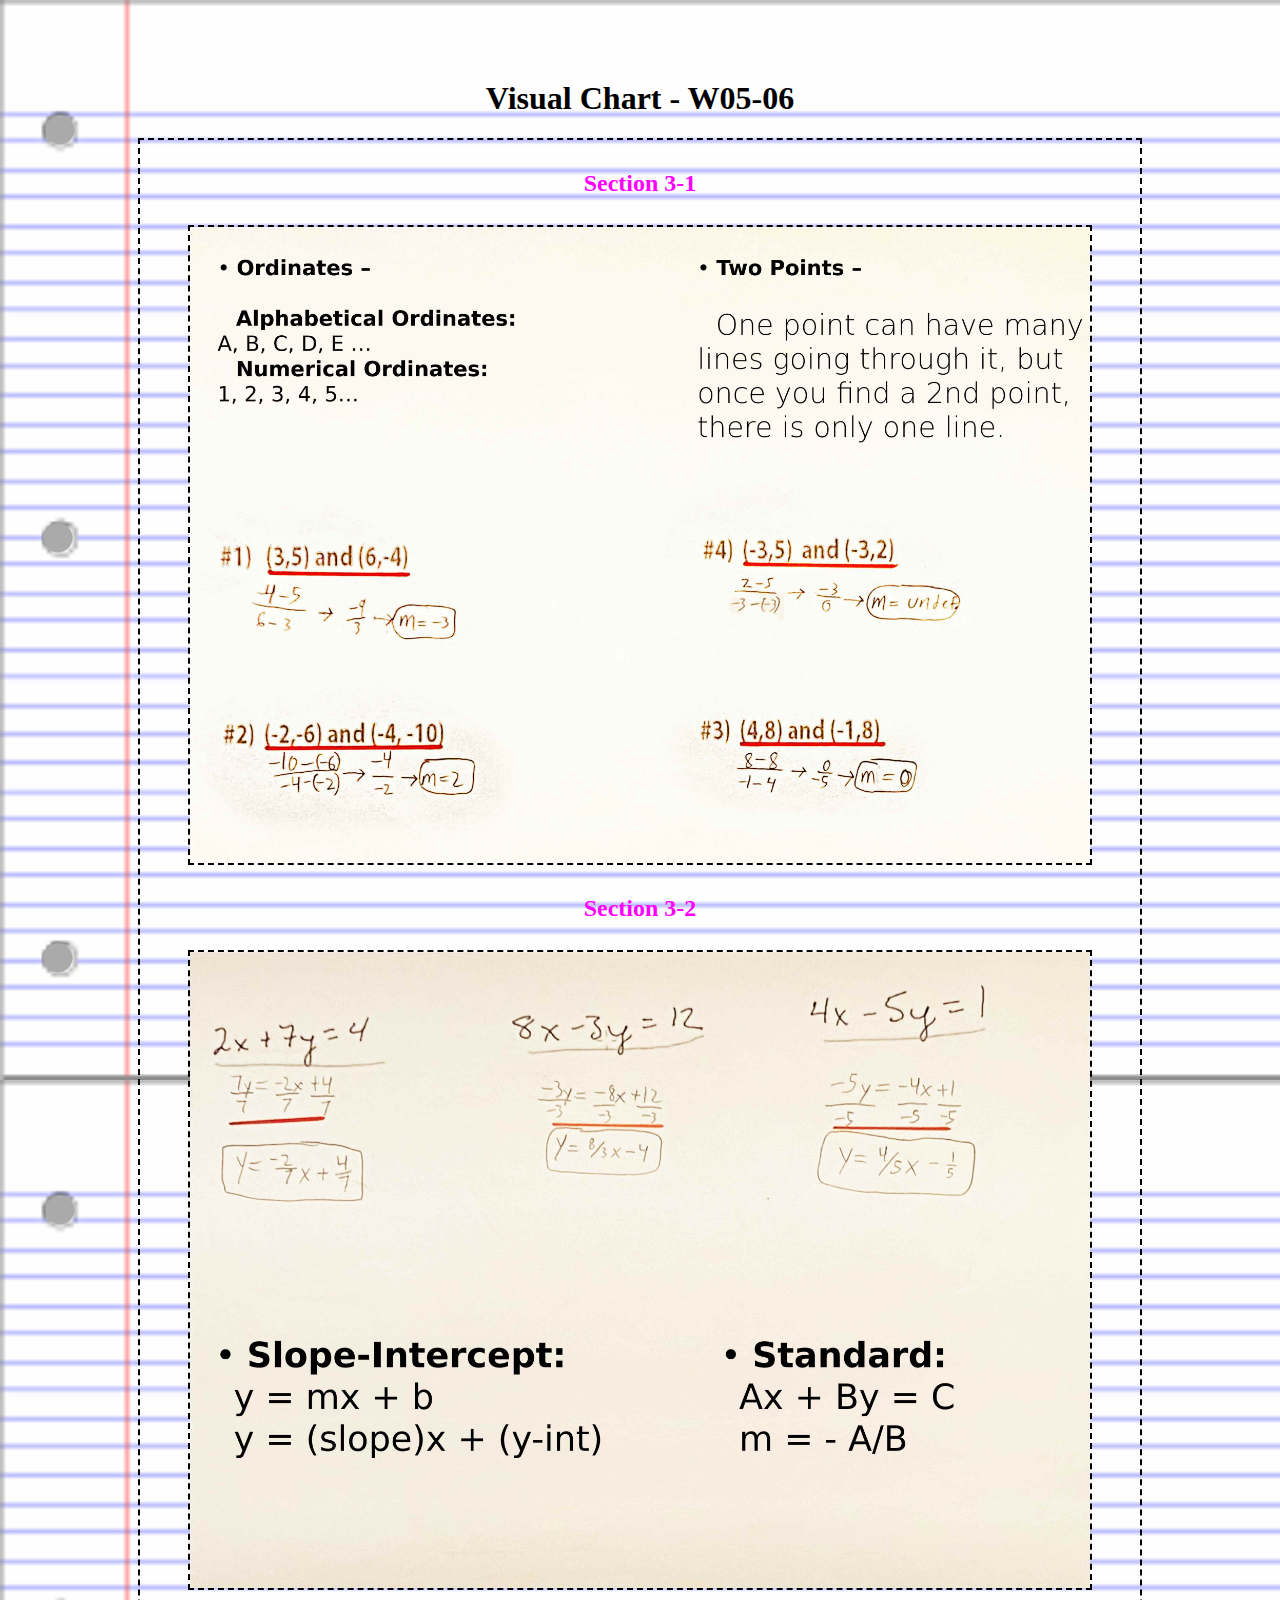
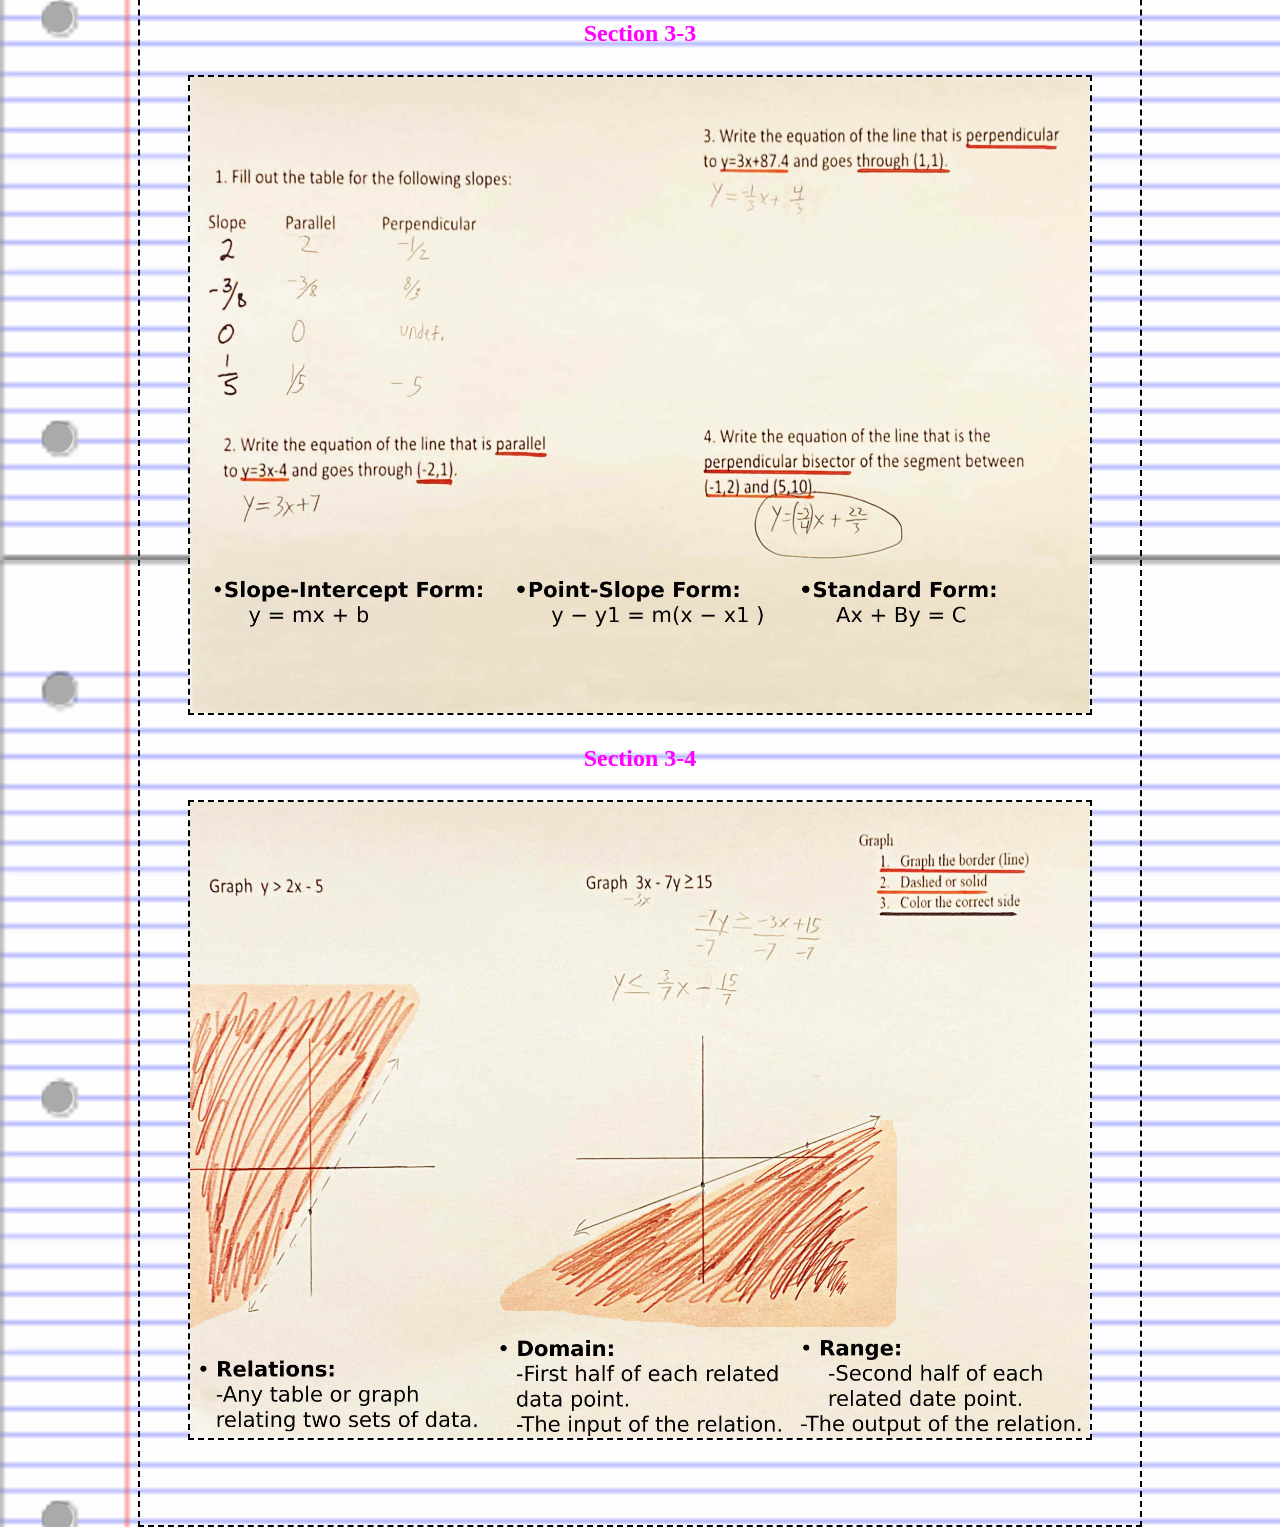
==== chaps/chap-4.html @ 5ae16014 "chapter 4" ====
<!DOCTYPE html>
<html lang="en">
<head>
    <meta charset="UTF-8">
    <meta http-equiv="X-UA-Compatible" content="IE=edge">
    <meta name="viewport" content="width=device-width, initial-scale=1.0">
    <title>George</title>
    <link rel="stylesheet" href="https://davidg-123.github.io/visual-chart/style.css">
</head>
<body id="body">
    <h1 style='padding-top: 30px;'>Visual Chart - W05-06</h1>
    <main style='border: 2px dashed black;' id="manual">
        
        <div style="display: block; width: auto;">
            <div>
                <br>
                <h2 style="margin: 0 0; color: #ff00ff;">Section 3-1</h2>
                <br>
                <img style="width: 900px; display: block; margin: 0 auto; border: 2px dashed black;" src="https://davidg-123.github.io/visual-chart/imgs/A3-1.jpg">
            </div>
        </div>
        
        <div style="display: block; width: auto;">
            <div>
                <br>
                <h2 style="margin: 0 0; color: #ff00ff;">Section 3-2</h2>
                <br>
                <img style="width: 900px; display: block; margin: 0 auto; border: 2px dashed black;" src="https://davidg-123.github.io/visual-chart/imgs/A3-2.jpg">
            </div>
        </div>

        <div style="display: block; width: auto;">
            <div>
                <br>
                <h2 style="margin: 0 0; color: #ff00ff;">Section 3-3</h2>
                <br>
                <img style="width: 900px; display: block; margin: 0 auto; border: 2px dashed black;" src="https://davidg-123.github.io/visual-chart/imgs/A3-3.jpg">
            </div>
        </div>

        <div style="display: block; width: auto;">
            <div>
                <br>
                <h2 style="margin: 0 0; color: #ff00ff;">Section 3-4</h2>
                <br>
                <img style="width: 900px; display: block; margin: 0 auto; border: 2px dashed black;" src="https://davidg-123.github.io/visual-chart/imgs/A3-4.jpg">
            </div>
        </div>
        <br><br><br>
    </main>
</body>
</html>
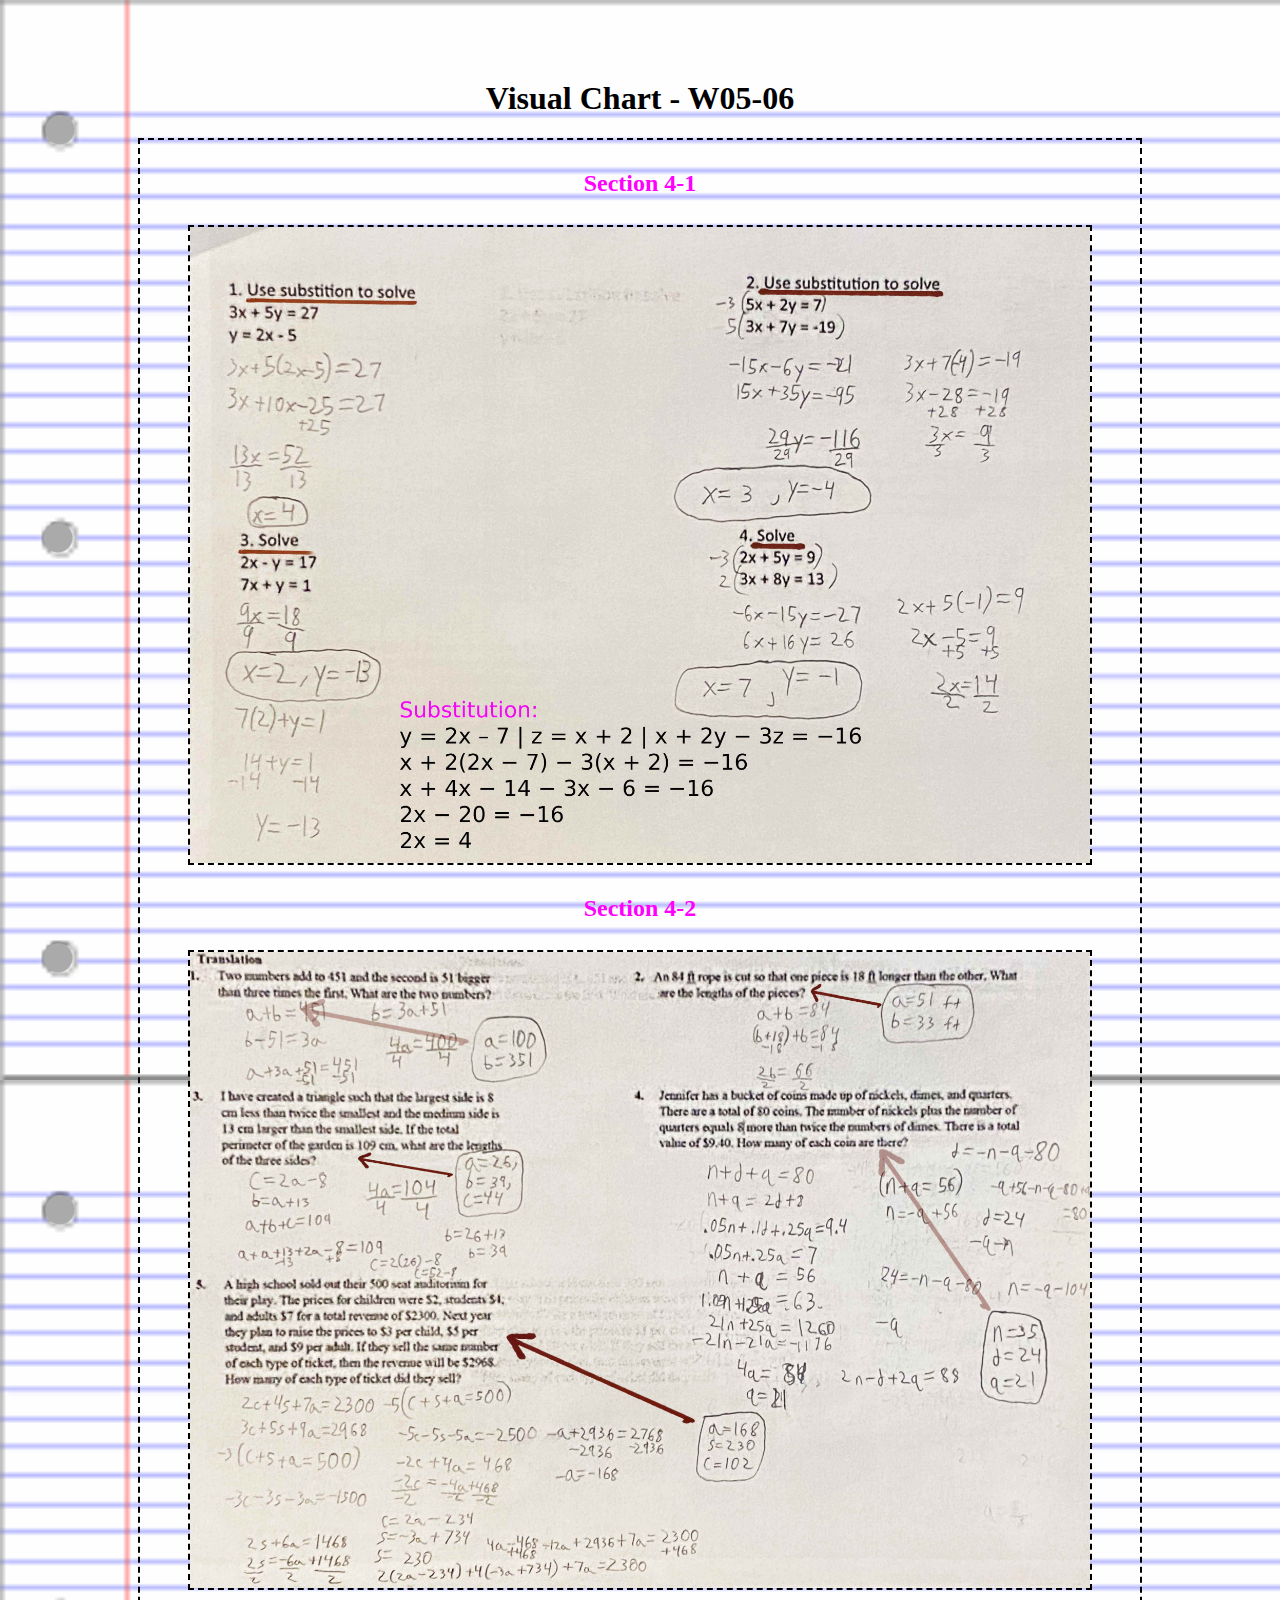
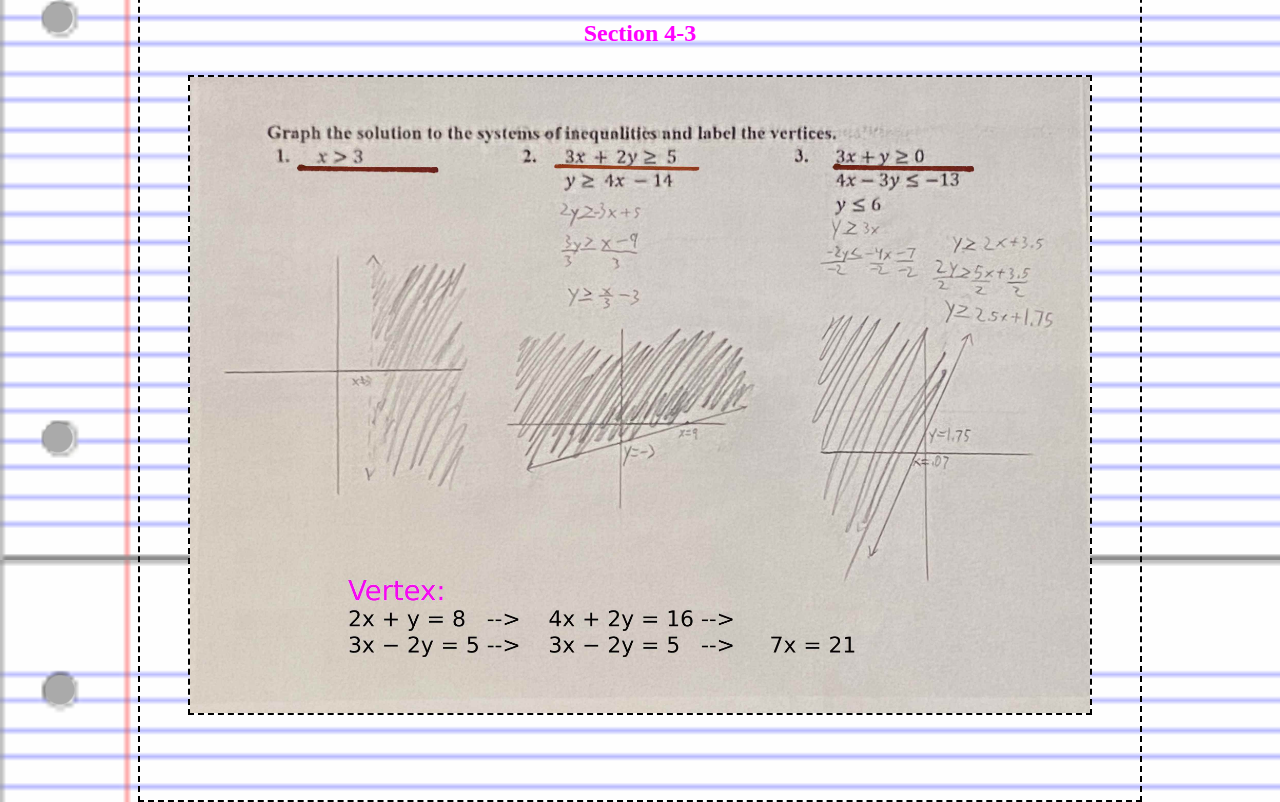
==== commit 31a69151: "chap 4 page" ====
--- a/chaps/chap-4.html
+++ b/chaps/chap-4.html
@@ -14,36 +14,27 @@
         <div style="display: block; width: auto;">
             <div>
                 <br>
-                <h2 style="margin: 0 0; color: #ff00ff;">Section 3-1</h2>
+                <h2 style="margin: 0 0; color: #ff00ff;">Section 4-1</h2>
                 <br>
-                <img style="width: 900px; display: block; margin: 0 auto; border: 2px dashed black;" src="https://davidg-123.github.io/visual-chart/imgs/A3-1.jpg">
+                <img style="width: 900px; display: block; margin: 0 auto; border: 2px dashed black;" src="https://davidg-123.github.io/visual-chart/imgs/A4-1.jpg">
             </div>
         </div>
         
         <div style="display: block; width: auto;">
             <div>
                 <br>
-                <h2 style="margin: 0 0; color: #ff00ff;">Section 3-2</h2>
+                <h2 style="margin: 0 0; color: #ff00ff;">Section 4-2</h2>
                 <br>
-                <img style="width: 900px; display: block; margin: 0 auto; border: 2px dashed black;" src="https://davidg-123.github.io/visual-chart/imgs/A3-2.jpg">
+                <img style="width: 900px; display: block; margin: 0 auto; border: 2px dashed black;" src="https://davidg-123.github.io/visual-chart/imgs/A4-2.jpg">
             </div>
         </div>
 
         <div style="display: block; width: auto;">
             <div>
                 <br>
-                <h2 style="margin: 0 0; color: #ff00ff;">Section 3-3</h2>
+                <h2 style="margin: 0 0; color: #ff00ff;">Section 4-3</h2>
                 <br>
-                <img style="width: 900px; display: block; margin: 0 auto; border: 2px dashed black;" src="https://davidg-123.github.io/visual-chart/imgs/A3-3.jpg">
-            </div>
-        </div>
-
-        <div style="display: block; width: auto;">
-            <div>
-                <br>
-                <h2 style="margin: 0 0; color: #ff00ff;">Section 3-4</h2>
-                <br>
-                <img style="width: 900px; display: block; margin: 0 auto; border: 2px dashed black;" src="https://davidg-123.github.io/visual-chart/imgs/A3-4.jpg">
+                <img style="width: 900px; display: block; margin: 0 auto; border: 2px dashed black;" src="https://davidg-123.github.io/visual-chart/imgs/A4-3.jpg">
             </div>
         </div>
         <br><br><br>
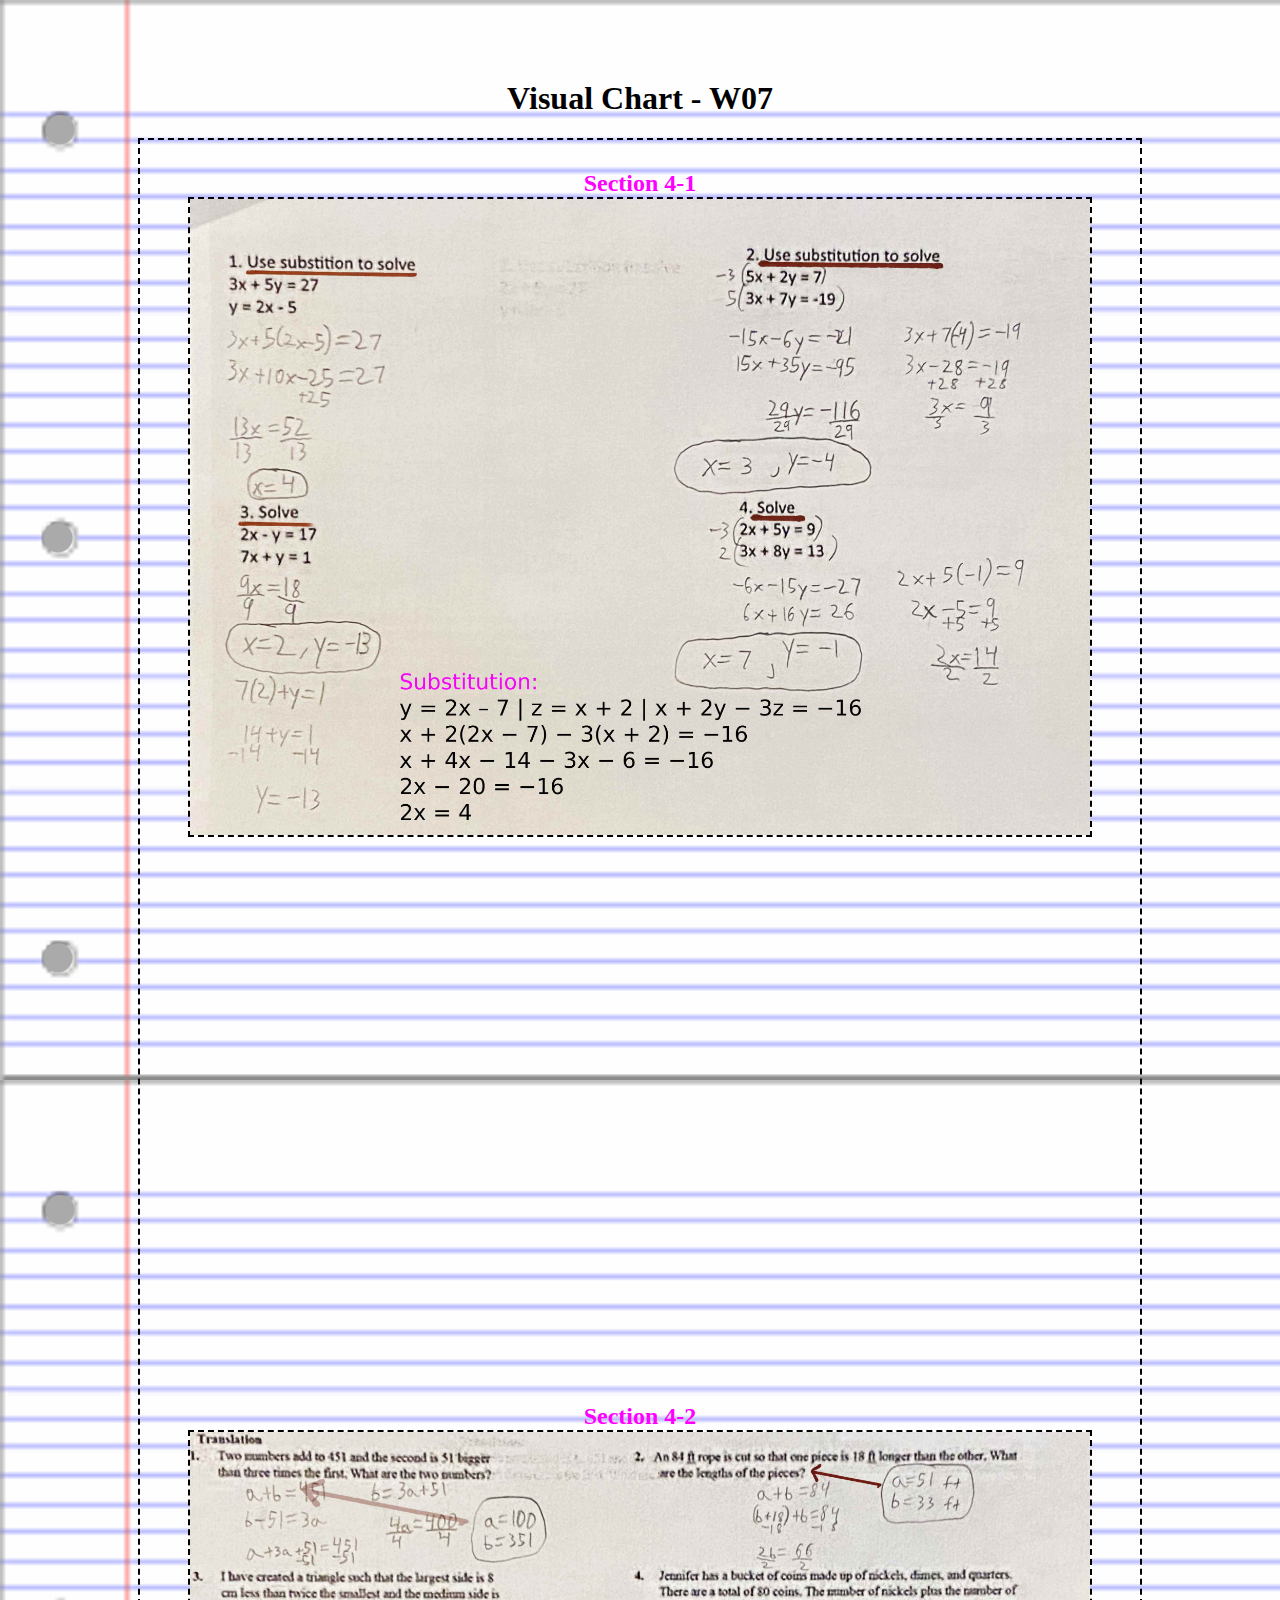
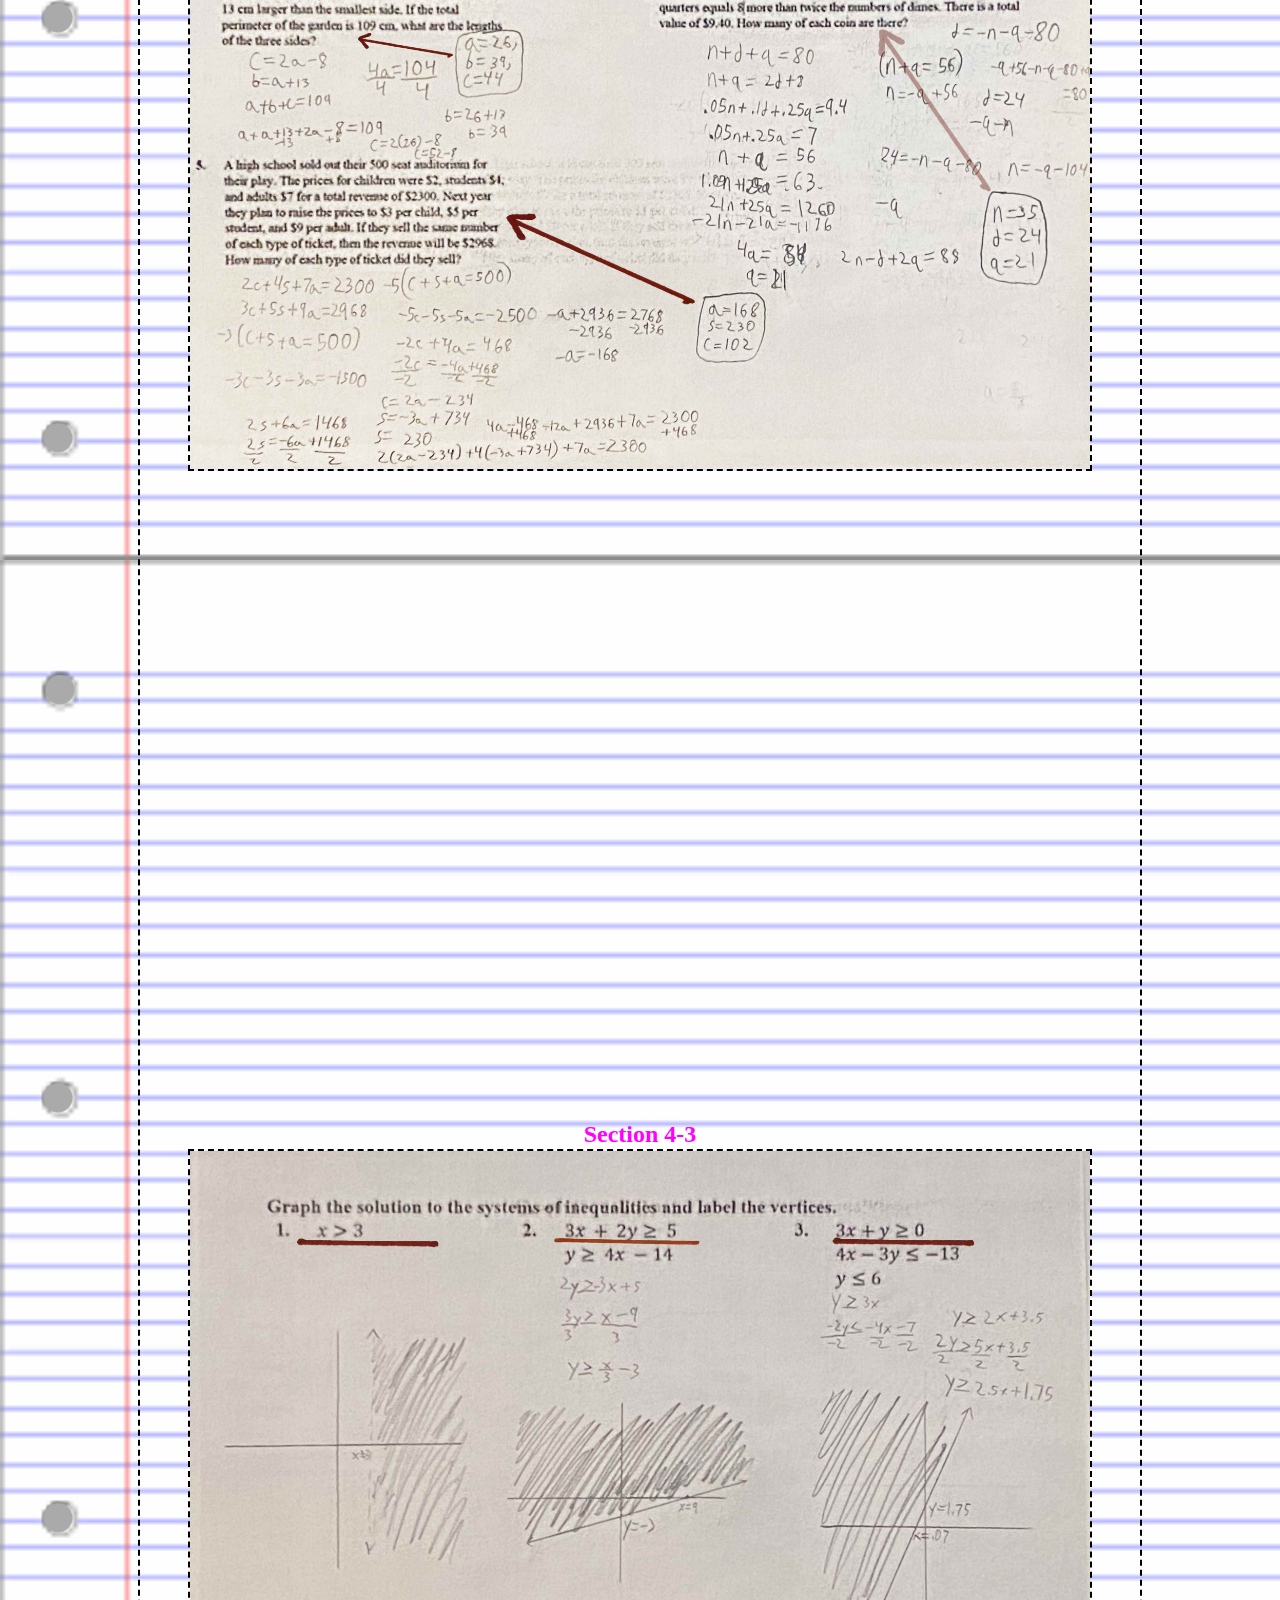
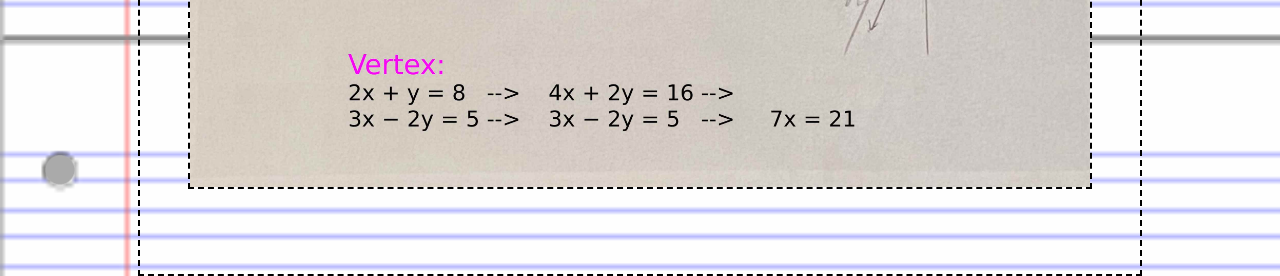
==== commit c97d0c19: "finished chapter 4" ====
--- a/chaps/chap-4.html
+++ b/chaps/chap-4.html
@@ -8,32 +8,29 @@
     <link rel="stylesheet" href="https://davidg-123.github.io/visual-chart/style.css">
 </head>
 <body id="body">
-    <h1 style='padding-top: 30px;'>Visual Chart - W05-06</h1>
+    <h1 style='padding-top: 30px;'>Visual Chart - W07</h1>
     <main style='border: 2px dashed black;' id="manual">
         
         <div style="display: block; width: auto;">
             <div>
                 <br>
                 <h2 style="margin: 0 0; color: #ff00ff;">Section 4-1</h2>
-                <br>
                 <img style="width: 900px; display: block; margin: 0 auto; border: 2px dashed black;" src="https://davidg-123.github.io/visual-chart/imgs/A4-1.jpg">
             </div>
         </div>
         
         <div style="display: block; width: auto;">
             <div>
-                <br>
+                <br><br><br><br><br><br><br><br><br><br><br><br><br><br><br><br><br><br><br><br>
                 <h2 style="margin: 0 0; color: #ff00ff;">Section 4-2</h2>
-                <br>
                 <img style="width: 900px; display: block; margin: 0 auto; border: 2px dashed black;" src="https://davidg-123.github.io/visual-chart/imgs/A4-2.jpg">
             </div>
         </div>
 
         <div style="display: block; width: auto;">
             <div>
-                <br>
+                <br><br><br><br><br><br><br><br><br><br><br><br><br><br><br><br><br><br><br><br><br><br><br>
                 <h2 style="margin: 0 0; color: #ff00ff;">Section 4-3</h2>
-                <br>
                 <img style="width: 900px; display: block; margin: 0 auto; border: 2px dashed black;" src="https://davidg-123.github.io/visual-chart/imgs/A4-3.jpg">
             </div>
         </div>
